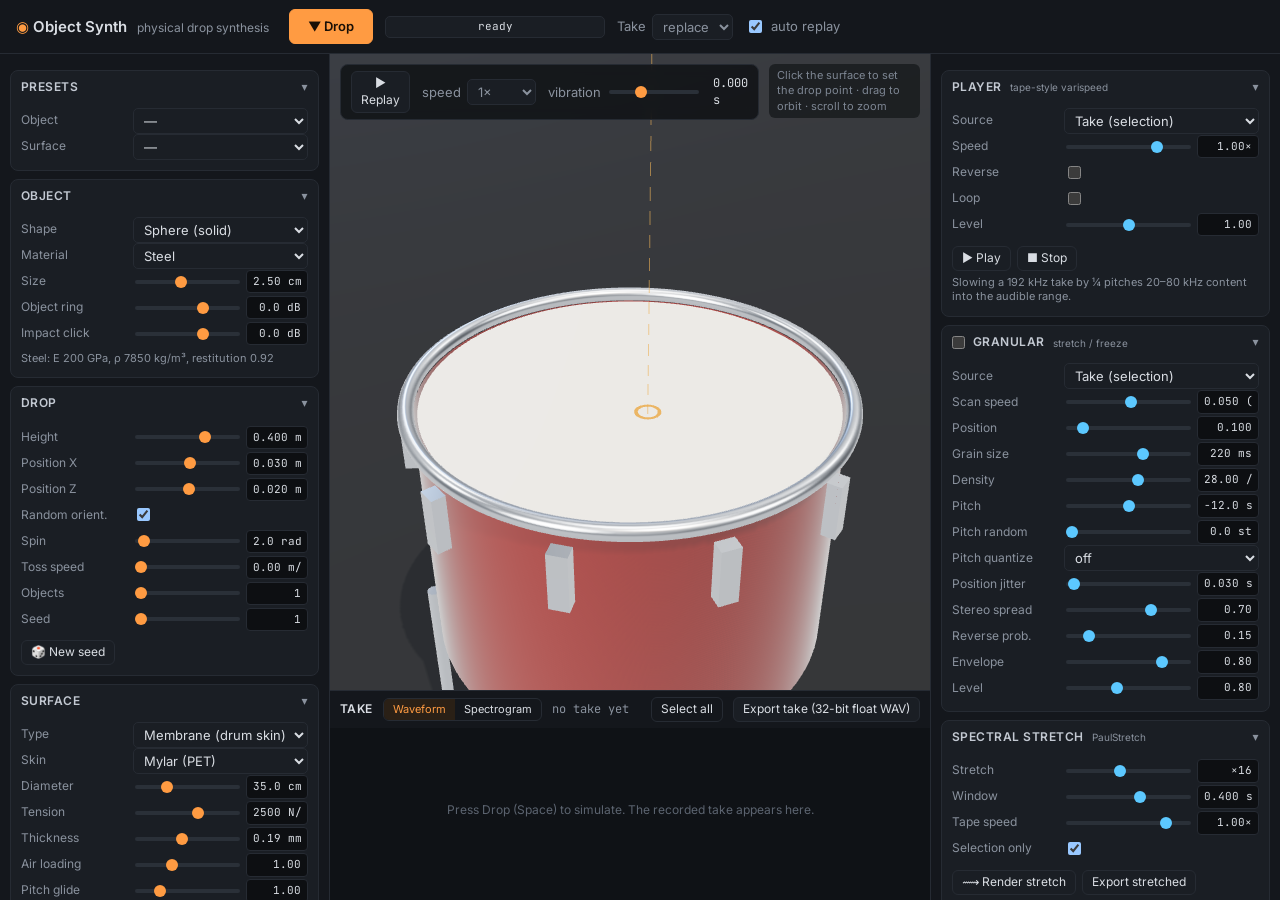
==== object-synth/index.html @ e1cf77c0 "object-synth: publish 063c99a" ====
<!doctype html>
<html lang="en">
<head>
  <meta charset="UTF-8" />
  <meta name="viewport" content="width=device-width, initial-scale=1.0" />
  <title>Object Synth</title>
  <link rel="preconnect" href="https://fonts.googleapis.com" />
  <link href="https://fonts.googleapis.com/css2?family=Inter:wght@400;500;600&family=JetBrains+Mono:wght@400;500&display=swap" rel="stylesheet" />
  <script type="module" crossorigin src="/object-synth/assets/index-D7mcxd3z.js"></script>
  <link rel="stylesheet" crossorigin href="/object-synth/assets/index-D3CMDmua.css">
</head>
<body>
  <div id="app">
    <header id="topbar">
      <div class="brand"><span class="logo">◉</span> Object Synth <span class="sub">physical drop synthesis</span></div>
      <div class="transport">
        <button id="btnDrop" class="primary" title="Simulate (Space)">▼ Drop</button>
        <button id="btnCancel" class="ghost" hidden>Cancel</button>
        <div class="progress"><div id="progBar"></div><span id="progText">ready</span></div>
        <label class="inline">Take
          <select id="takeMode"><option value="replace">replace</option><option value="append">append</option><option value="overlay">overlay</option></select>
        </label>
        <label class="inline"><input type="checkbox" id="autoPlay" checked /> auto replay</label>
      </div>
      <div class="stats" id="stats"></div>
    </header>
    <aside id="left" class="panel"></aside>
    <main id="center">
      <div id="viewport">
        <div id="viewHud">
          <div class="hudrow">
            <button id="btnReplay" class="small">▶ Replay</button>
            <label class="inline">speed
              <select id="replaySpeed">
                <option value="1">1×</option><option value="0.5">½×</option><option value="0.25">¼×</option>
                <option value="0.125">⅛×</option><option value="0.0625">1/16×</option><option value="0.03125">1/32×</option>
              </select>
            </label>
            <label class="inline">vibration
              <input type="range" id="visGain" min="0" max="3" step="0.01" value="1" />
            </label>
            <span id="timeReadout" class="mono">0.000 s</span>
          </div>
          <div class="hint">Click the surface to set the drop point · drag to orbit · scroll to zoom</div>
        </div>
      </div>
      <div id="takeArea">
        <div class="takeHead">
          <span class="title">Take</span>
          <div class="seg" id="viewMode">
            <button data-v="wave" class="on">Waveform</button><button data-v="spec">Spectrogram</button>
          </div>
          <span class="mono dim" id="takeInfo">no take yet</span>
          <span class="spacer"></span>
          <button id="btnSelAll" class="small ghost">Select all</button>
          <button id="btnExportTake" class="small">Export take (32-bit float WAV)</button>
        </div>
        <canvas id="wave"></canvas>
      </div>
    </main>
    <aside id="right" class="panel"></aside>
  </div>
</body>
</html>
---- object-synth/assets/index-D3CMDmua.css ----
:root{--bg: #0d0f12;--panel: #14171c;--panel2: #1a1e24;--line: #262b33;--text: #d9dde3;--dim: #8a929e;--accent: #ff9b42;--accent2: #5cc8ff;--good: #7ddc8a;--danger: #ff6b6b;--radius: 8px;color-scheme:dark}*{box-sizing:border-box}html,body{margin:0;height:100%;background:var(--bg);color:var(--text);font:13px/1.4 Inter,system-ui,sans-serif;overflow:hidden}.mono{font-family:JetBrains Mono,ui-monospace,monospace;font-size:12px}.dim{color:var(--dim)}button,select,input{font:inherit;color:inherit}#app{display:grid;grid-template-columns:330px 1fr 350px;grid-template-rows:54px 1fr;grid-template-areas:"top top top" "left center right";height:100vh}#topbar{grid-area:top;display:flex;align-items:center;gap:20px;padding:0 16px;border-bottom:1px solid var(--line);background:var(--panel)}.brand{font-weight:600;font-size:15px;white-space:nowrap}.brand .logo{color:var(--accent)}.brand .sub{color:var(--dim);font-weight:400;font-size:12px;margin-left:6px}.transport{display:flex;align-items:center;gap:12px;flex:1}.stats{color:var(--dim);font-size:11px;font-family:JetBrains Mono,monospace;text-align:right;max-width:420px;line-height:1.3}button{background:var(--panel2);border:1px solid var(--line);border-radius:6px;padding:6px 12px;cursor:pointer;transition:background .12s,border-color .12s}button:hover{border-color:#3a414c;background:#20252c}button.primary{background:var(--accent);color:#1a1006;border-color:var(--accent);font-weight:600;padding:7px 18px}button.primary:hover{filter:brightness(1.08)}button.primary:disabled{opacity:.5;cursor:wait}button.ghost{background:transparent}button.small{padding:3px 9px;font-size:12px}button.on,button.active{border-color:var(--accent);color:var(--accent)}button.rec.active{background:var(--danger);color:#fff;border-color:var(--danger)}select{background:var(--panel2);border:1px solid var(--line);border-radius:5px;padding:3px 6px}label.inline{display:inline-flex;align-items:center;gap:6px;color:var(--dim);white-space:nowrap}.progress{position:relative;width:220px;height:22px;background:var(--panel2);border:1px solid var(--line);border-radius:5px;overflow:hidden}#progBar{position:absolute;inset:0 auto 0 0;width:0;background:linear-gradient(90deg,#ff9b4255,#ff9b42aa);transition:width .1s}#progText{position:absolute;inset:0;display:flex;align-items:center;justify-content:center;font-size:11px;color:var(--text);font-family:JetBrains Mono,monospace}.panel{overflow-y:auto;background:var(--panel);padding:8px 10px 40px}#left{grid-area:left;border-right:1px solid var(--line)}#right{grid-area:right;border-left:1px solid var(--line)}.panel::-webkit-scrollbar{width:8px}.panel::-webkit-scrollbar-thumb{background:#2a3038;border-radius:4px}.section{border:1px solid var(--line);border-radius:var(--radius);margin:8px 0;background:var(--panel2)}.section>.sh{display:flex;align-items:center;gap:8px;padding:8px 10px;cursor:pointer;user-select:none;font-weight:600;font-size:12px;letter-spacing:.04em;text-transform:uppercase;color:#c3c9d2}.section>.sh .chev{margin-left:auto;color:var(--dim);transition:transform .15s}.section.closed>.sh .chev{transform:rotate(-90deg)}.section.closed>.sb{display:none}.section>.sb{padding:4px 10px 10px}.section .sh .badge{font-size:10px;text-transform:none;letter-spacing:0;color:var(--dim);font-weight:400}.section .sh input[type=checkbox]{margin:0}.row{display:grid;grid-template-columns:104px 1fr 62px;align-items:center;gap:8px;min-height:26px}.row.full{grid-template-columns:104px 1fr}.row>.lab{color:var(--dim);font-size:12px;white-space:nowrap;overflow:hidden;text-overflow:ellipsis}.row>.val{font-family:JetBrains Mono,monospace;font-size:11px;color:var(--text);text-align:right;background:transparent;border:1px solid transparent;border-radius:4px;padding:1px 3px;width:100%}.row>.val:focus{border-color:var(--line);outline:none;background:var(--bg)}.row select,.row input[type=text]{width:100%}.row input[type=text]{background:var(--bg);border:1px solid var(--line);border-radius:4px;padding:3px 6px;font-family:JetBrains Mono,monospace;font-size:11px}.btnrow{display:flex;gap:6px;flex-wrap:wrap;margin-top:8px}.note{color:var(--dim);font-size:11px;margin:4px 0 2px;line-height:1.35}input[type=range]{-webkit-appearance:none;appearance:none;width:100%;height:18px;background:transparent;cursor:pointer}input[type=range]::-webkit-slider-runnable-track{height:4px;background:#2a3038;border-radius:2px}input[type=range]::-webkit-slider-thumb{-webkit-appearance:none;width:12px;height:12px;border-radius:50%;background:var(--accent);margin-top:-4px;border:0}input[type=range]::-moz-range-track{height:4px;background:#2a3038;border-radius:2px}input[type=range]::-moz-range-thumb{width:12px;height:12px;border-radius:50%;background:var(--accent);border:0}.sect-audio input[type=range]::-webkit-slider-thumb{background:var(--accent2)}.sect-audio input[type=range]::-moz-range-thumb{background:var(--accent2)}#center{grid-area:center;display:flex;flex-direction:column;min-width:0;min-height:0}#viewport{position:relative;flex:1;min-height:0;background:radial-gradient(ellipse at 50% 30%,#1c2129,#0b0d10)}#viewport canvas{display:block;width:100%;height:100%}#viewHud{position:absolute;left:10px;right:10px;top:10px;pointer-events:none;display:flex;justify-content:space-between;align-items:flex-start;gap:10px}#viewHud .hudrow{pointer-events:auto;display:flex;gap:12px;align-items:center;background:#0d0f12cc;border:1px solid var(--line);border-radius:8px;padding:6px 10px;backdrop-filter:blur(6px)}#viewHud .hudrow input[type=range]{width:90px}#viewHud .hint{color:#7d8693;font-size:11px;background:#0d0f1299;padding:4px 8px;border-radius:6px}#takeArea{height:210px;border-top:1px solid var(--line);background:var(--panel);display:flex;flex-direction:column}.takeHead{display:flex;align-items:center;gap:10px;padding:6px 10px}.takeHead .title{font-weight:600;font-size:12px;text-transform:uppercase;letter-spacing:.04em}.takeHead .spacer{flex:1}.seg{display:inline-flex;border:1px solid var(--line);border-radius:6px;overflow:hidden}.seg button{border:0;border-radius:0;padding:3px 9px;font-size:11px;background:transparent}.seg button.on{background:#2a2016;color:var(--accent)}#wave{flex:1;width:100%;min-height:0;display:block;cursor:crosshair}.meter{height:6px;background:#22272e;border-radius:3px;overflow:hidden;margin-top:6px}.meter>div{height:100%;width:0;background:linear-gradient(90deg,var(--good),var(--accent),var(--danger))}.recinfo{font-family:JetBrains Mono,monospace;font-size:11px;color:var(--dim)}@media (max-width: 1200px){#app{grid-template-columns:290px 1fr 310px}}
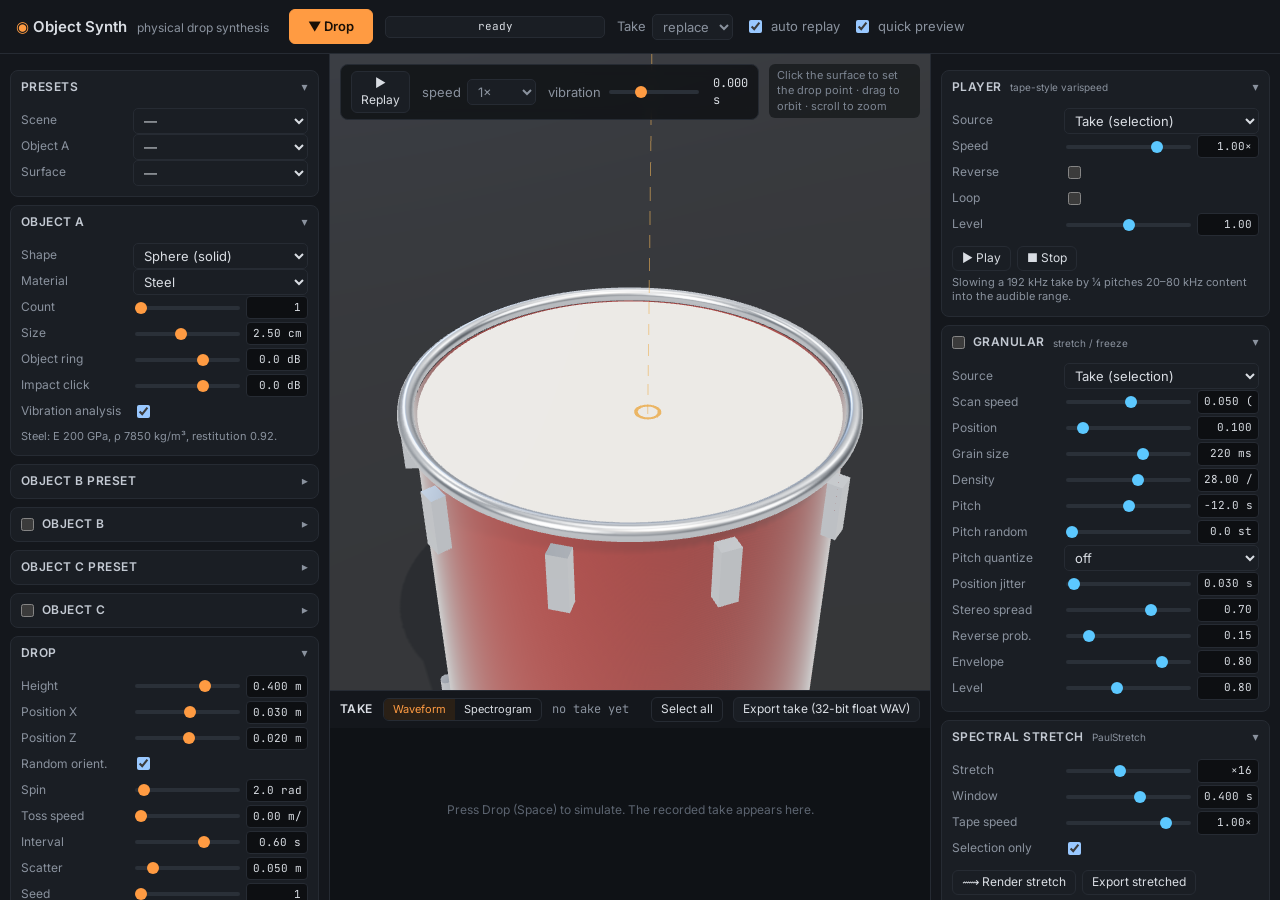
==== commit 9d7c1773: "object-synth: publish 16bb4ba" ====
--- a/object-synth/index.html
+++ b/object-synth/index.html
@@ -6,7 +6,7 @@
   <title>Object Synth</title>
   <link rel="preconnect" href="https://fonts.googleapis.com" />
   <link href="https://fonts.googleapis.com/css2?family=Inter:wght@400;500;600&family=JetBrains+Mono:wght@400;500&display=swap" rel="stylesheet" />
-  <script type="module" crossorigin src="/object-synth/assets/index-D7mcxd3z.js"></script>
+  <script type="module" crossorigin src="/object-synth/assets/index-CCiHks_l.js"></script>
   <link rel="stylesheet" crossorigin href="/object-synth/assets/index-D3CMDmua.css">
 </head>
 <body>
@@ -21,6 +21,7 @@
           <select id="takeMode"><option value="replace">replace</option><option value="append">append</option><option value="overlay">overlay</option></select>
         </label>
         <label class="inline"><input type="checkbox" id="autoPlay" checked /> auto replay</label>
+        <label class="inline" title="Render a fast 48 kHz preview first, then the full-quality take in the background"><input type="checkbox" id="quickPreview" checked /> quick preview</label>
       </div>
       <div class="stats" id="stats"></div>
     </header>
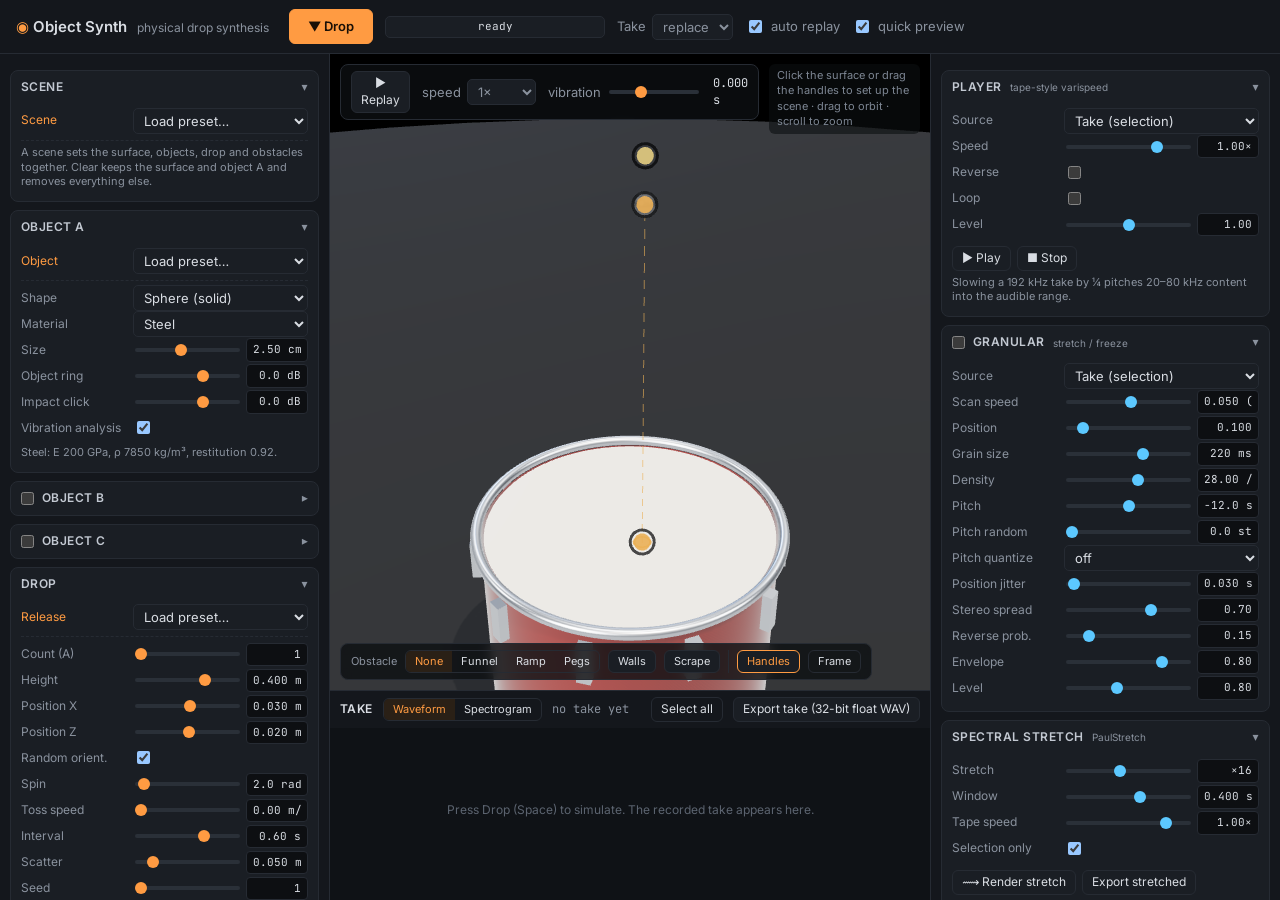
==== commit a4030e53: "object-synth: publish ef8a690" ====
--- a/object-synth/index.html
+++ b/object-synth/index.html
@@ -6,8 +6,8 @@
   <title>Object Synth</title>
   <link rel="preconnect" href="https://fonts.googleapis.com" />
   <link href="https://fonts.googleapis.com/css2?family=Inter:wght@400;500;600&family=JetBrains+Mono:wght@400;500&display=swap" rel="stylesheet" />
-  <script type="module" crossorigin src="/object-synth/assets/index-CCiHks_l.js"></script>
-  <link rel="stylesheet" crossorigin href="/object-synth/assets/index-D3CMDmua.css">
+  <script type="module" crossorigin src="/object-synth/assets/index-B0GAlp8v.js"></script>
+  <link rel="stylesheet" crossorigin href="/object-synth/assets/index-Vr_fVW9-.css">
 </head>
 <body>
   <div id="app">
@@ -42,7 +42,18 @@
             </label>
             <span id="timeReadout" class="mono">0.000 s</span>
           </div>
-          <div class="hint">Click the surface to set the drop point · drag to orbit · scroll to zoom</div>
+          <div class="hint" id="viewHint">Click the surface or drag the handles to set up the scene · drag to orbit · scroll to zoom</div>
+        </div>
+        <div id="sceneTools">
+          <span class="lab">Obstacle</span>
+          <div class="seg" id="toolObstacle">
+            <button data-v="none">None</button><button data-v="funnel">Funnel</button><button data-v="ramp">Ramp</button><button data-v="pegs">Pegs</button>
+          </div>
+          <button class="small" id="toolWalls" title="Tray walls around the surface">Walls</button>
+          <button class="small" id="toolScrape" title="Drag object A across the surface after it lands">Scrape</button>
+          <span class="sep"></span>
+          <button class="small" id="toolHandles" title="Show / hide the scene handles (H)">Handles</button>
+          <button class="small ghost" id="toolFrame" title="Reset the camera">Frame</button>
         </div>
       </div>
       <div id="takeArea">
--- a/object-synth/assets/index-Vr_fVW9-.css
+++ b/object-synth/assets/index-Vr_fVW9-.css
@@ -0,0 +1 @@
+:root{--bg: #0d0f12;--panel: #14171c;--panel2: #1a1e24;--line: #262b33;--text: #d9dde3;--dim: #8a929e;--accent: #ff9b42;--accent2: #5cc8ff;--good: #7ddc8a;--danger: #ff6b6b;--radius: 8px;color-scheme:dark}*{box-sizing:border-box}html,body{margin:0;height:100%;background:var(--bg);color:var(--text);font:13px/1.4 Inter,system-ui,sans-serif;overflow:hidden}.mono{font-family:JetBrains Mono,ui-monospace,monospace;font-size:12px}.dim{color:var(--dim)}button,select,input{font:inherit;color:inherit}#app{display:grid;grid-template-columns:330px 1fr 350px;grid-template-rows:54px 1fr;grid-template-areas:"top top top" "left center right";height:100vh}#topbar{grid-area:top;display:flex;align-items:center;gap:20px;padding:0 16px;border-bottom:1px solid var(--line);background:var(--panel)}.brand{font-weight:600;font-size:15px;white-space:nowrap}.brand .logo{color:var(--accent)}.brand .sub{color:var(--dim);font-weight:400;font-size:12px;margin-left:6px}.transport{display:flex;align-items:center;gap:12px;flex:1}.stats{color:var(--dim);font-size:11px;font-family:JetBrains Mono,monospace;text-align:right;max-width:420px;line-height:1.3}button{background:var(--panel2);border:1px solid var(--line);border-radius:6px;padding:6px 12px;cursor:pointer;transition:background .12s,border-color .12s}button:hover{border-color:#3a414c;background:#20252c}button.primary{background:var(--accent);color:#1a1006;border-color:var(--accent);font-weight:600;padding:7px 18px}button.primary:hover{filter:brightness(1.08)}button.primary:disabled{opacity:.5;cursor:wait}button.ghost{background:transparent}button.small{padding:3px 9px;font-size:12px}button.on,button.active{border-color:var(--accent);color:var(--accent)}button.rec.active{background:var(--danger);color:#fff;border-color:var(--danger)}select{background:var(--panel2);border:1px solid var(--line);border-radius:5px;padding:3px 6px}label.inline{display:inline-flex;align-items:center;gap:6px;color:var(--dim);white-space:nowrap}.progress{position:relative;width:220px;height:22px;background:var(--panel2);border:1px solid var(--line);border-radius:5px;overflow:hidden}#progBar{position:absolute;inset:0 auto 0 0;width:0;background:linear-gradient(90deg,#ff9b4255,#ff9b42aa);transition:width .1s}#progText{position:absolute;inset:0;display:flex;align-items:center;justify-content:center;font-size:11px;color:var(--text);font-family:JetBrains Mono,monospace}.panel{overflow-y:auto;background:var(--panel);padding:8px 10px 40px}#left{grid-area:left;border-right:1px solid var(--line)}#right{grid-area:right;border-left:1px solid var(--line)}.panel::-webkit-scrollbar{width:8px}.panel::-webkit-scrollbar-thumb{background:#2a3038;border-radius:4px}.section{border:1px solid var(--line);border-radius:var(--radius);margin:8px 0;background:var(--panel2)}.section>.sh{display:flex;align-items:center;gap:8px;padding:8px 10px;cursor:pointer;user-select:none;font-weight:600;font-size:12px;letter-spacing:.04em;text-transform:uppercase;color:#c3c9d2}.section>.sh .chev{margin-left:auto;color:var(--dim);transition:transform .15s}.section.closed>.sh .chev{transform:rotate(-90deg)}.section.closed>.sb{display:none}.section>.sb{padding:4px 10px 10px}.section .sh .badge{font-size:10px;text-transform:none;letter-spacing:0;color:var(--dim);font-weight:400}.section .sh input[type=checkbox]{margin:0}.row{display:grid;grid-template-columns:104px 1fr 62px;align-items:center;gap:8px;min-height:26px}.row.full{grid-template-columns:104px 1fr}.row.preset{padding-bottom:6px;margin-bottom:4px;border-bottom:1px dashed var(--line)}.row.preset>.lab{color:var(--accent)}.row>.lab{color:var(--dim);font-size:12px;white-space:nowrap;overflow:hidden;text-overflow:ellipsis}.row>.val{font-family:JetBrains Mono,monospace;font-size:11px;color:var(--text);text-align:right;background:transparent;border:1px solid transparent;border-radius:4px;padding:1px 3px;width:100%}.row>.val:focus{border-color:var(--line);outline:none;background:var(--bg)}.row select,.row input[type=text]{width:100%}.row input[type=text]{background:var(--bg);border:1px solid var(--line);border-radius:4px;padding:3px 6px;font-family:JetBrains Mono,monospace;font-size:11px}.btnrow{display:flex;gap:6px;flex-wrap:wrap;margin-top:8px}.note{color:var(--dim);font-size:11px;margin:4px 0 2px;line-height:1.35}input[type=range]{-webkit-appearance:none;appearance:none;width:100%;height:18px;background:transparent;cursor:pointer}input[type=range]::-webkit-slider-runnable-track{height:4px;background:#2a3038;border-radius:2px}input[type=range]::-webkit-slider-thumb{-webkit-appearance:none;width:12px;height:12px;border-radius:50%;background:var(--accent);margin-top:-4px;border:0}input[type=range]::-moz-range-track{height:4px;background:#2a3038;border-radius:2px}input[type=range]::-moz-range-thumb{width:12px;height:12px;border-radius:50%;background:var(--accent);border:0}.sect-audio input[type=range]::-webkit-slider-thumb{background:var(--accent2)}.sect-audio input[type=range]::-moz-range-thumb{background:var(--accent2)}#center{grid-area:center;display:flex;flex-direction:column;min-width:0;min-height:0}#viewport{position:relative;flex:1;min-height:0;background:radial-gradient(ellipse at 50% 30%,#1c2129,#0b0d10)}#viewport canvas{display:block;width:100%;height:100%}#viewHud{position:absolute;left:10px;right:10px;top:10px;pointer-events:none;display:flex;justify-content:space-between;align-items:flex-start;gap:10px}#viewHud .hudrow{pointer-events:auto;display:flex;gap:12px;align-items:center;background:#0d0f12cc;border:1px solid var(--line);border-radius:8px;padding:6px 10px;backdrop-filter:blur(6px)}#viewHud .hudrow input[type=range]{width:90px}#sceneTools{position:absolute;left:10px;bottom:10px;display:flex;gap:8px;align-items:center;background:#0d0f12cc;border:1px solid var(--line);border-radius:8px;padding:6px 10px;backdrop-filter:blur(6px);flex-wrap:wrap;max-width:calc(100% - 20px)}#sceneTools .lab{color:var(--dim);font-size:11px}#sceneTools .sep{width:1px;align-self:stretch;background:var(--line)}#sceneTools button.small{font-size:11px;padding:3px 9px}#viewHud .hint{color:#7d8693;font-size:11px;background:#0d0f1299;padding:4px 8px;border-radius:6px}#takeArea{height:210px;border-top:1px solid var(--line);background:var(--panel);display:flex;flex-direction:column}.takeHead{display:flex;align-items:center;gap:10px;padding:6px 10px}.takeHead .title{font-weight:600;font-size:12px;text-transform:uppercase;letter-spacing:.04em}.takeHead .spacer{flex:1}.seg{display:inline-flex;border:1px solid var(--line);border-radius:6px;overflow:hidden}.seg button{border:0;border-radius:0;padding:3px 9px;font-size:11px;background:transparent}.seg button.on{background:#2a2016;color:var(--accent)}#wave{flex:1;width:100%;min-height:0;display:block;cursor:crosshair}.meter{height:6px;background:#22272e;border-radius:3px;overflow:hidden;margin-top:6px}.meter>div{height:100%;width:0;background:linear-gradient(90deg,var(--good),var(--accent),var(--danger))}.recinfo{font-family:JetBrains Mono,monospace;font-size:11px;color:var(--dim)}@media (max-width: 1200px){#app{grid-template-columns:290px 1fr 310px}}
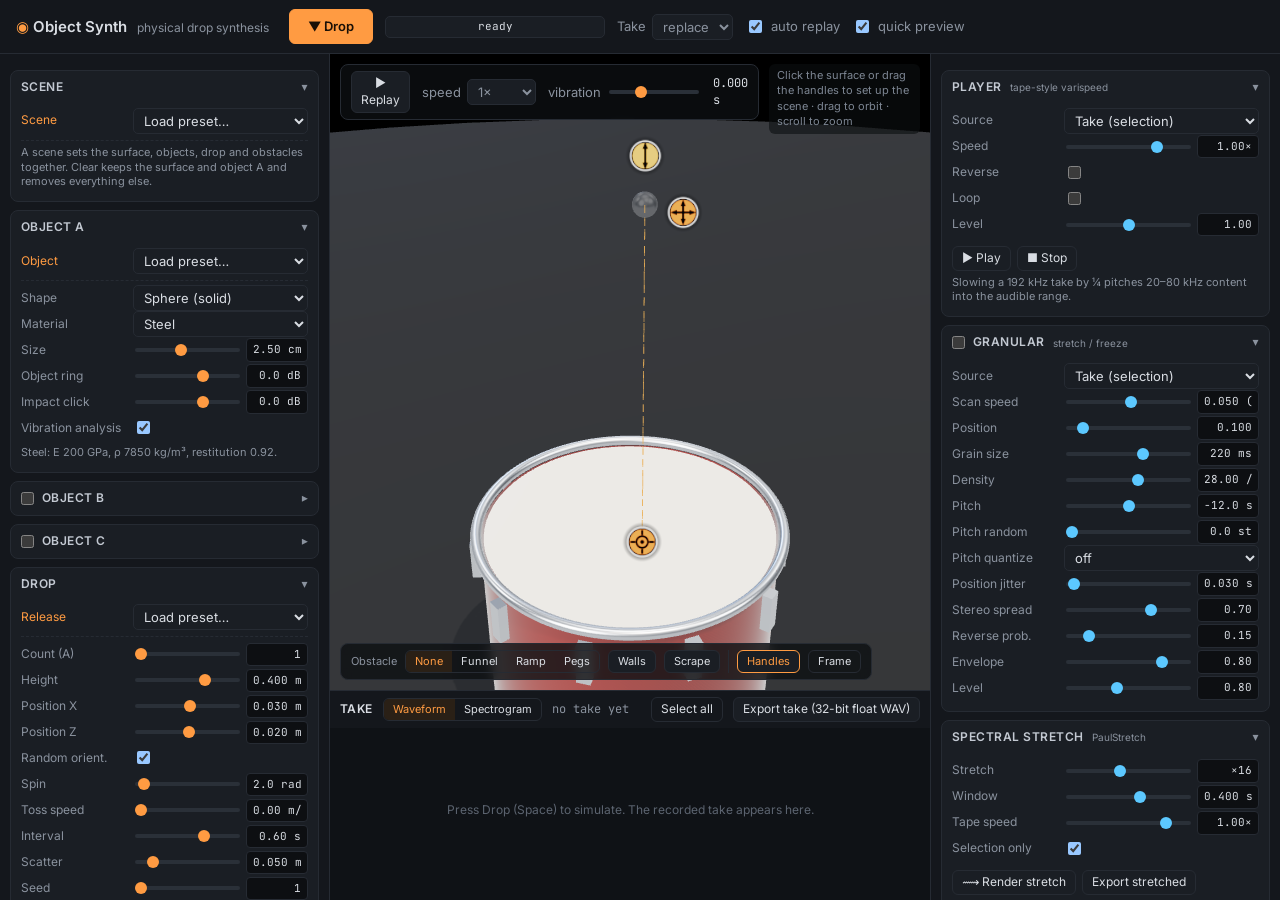
==== commit 7f554834: "object-synth: publish 7dd4760" ====
--- a/object-synth/index.html
+++ b/object-synth/index.html
@@ -6,7 +6,7 @@
   <title>Object Synth</title>
   <link rel="preconnect" href="https://fonts.googleapis.com" />
   <link href="https://fonts.googleapis.com/css2?family=Inter:wght@400;500;600&family=JetBrains+Mono:wght@400;500&display=swap" rel="stylesheet" />
-  <script type="module" crossorigin src="/object-synth/assets/index-B0GAlp8v.js"></script>
+  <script type="module" crossorigin src="/object-synth/assets/index-BcZ2ipMR.js"></script>
   <link rel="stylesheet" crossorigin href="/object-synth/assets/index-Vr_fVW9-.css">
 </head>
 <body>
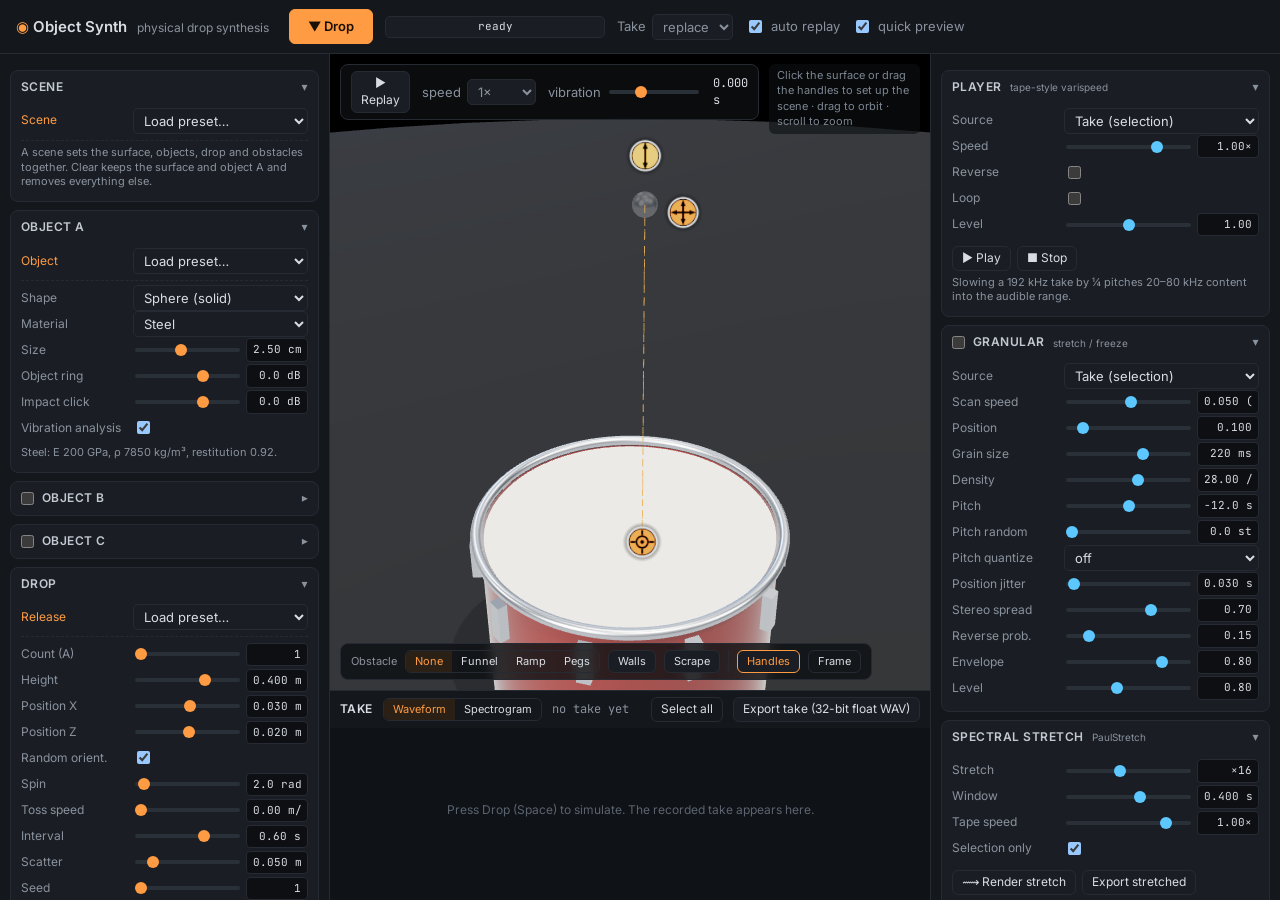
==== commit 10066b96: "object-synth: publish 7dad0b8" ====
--- a/object-synth/index.html
+++ b/object-synth/index.html
@@ -6,7 +6,7 @@
   <title>Object Synth</title>
   <link rel="preconnect" href="https://fonts.googleapis.com" />
   <link href="https://fonts.googleapis.com/css2?family=Inter:wght@400;500;600&family=JetBrains+Mono:wght@400;500&display=swap" rel="stylesheet" />
-  <script type="module" crossorigin src="/object-synth/assets/index-BcZ2ipMR.js"></script>
+  <script type="module" crossorigin src="/object-synth/assets/index-oH3hqUIa.js"></script>
   <link rel="stylesheet" crossorigin href="/object-synth/assets/index-Vr_fVW9-.css">
 </head>
 <body>
